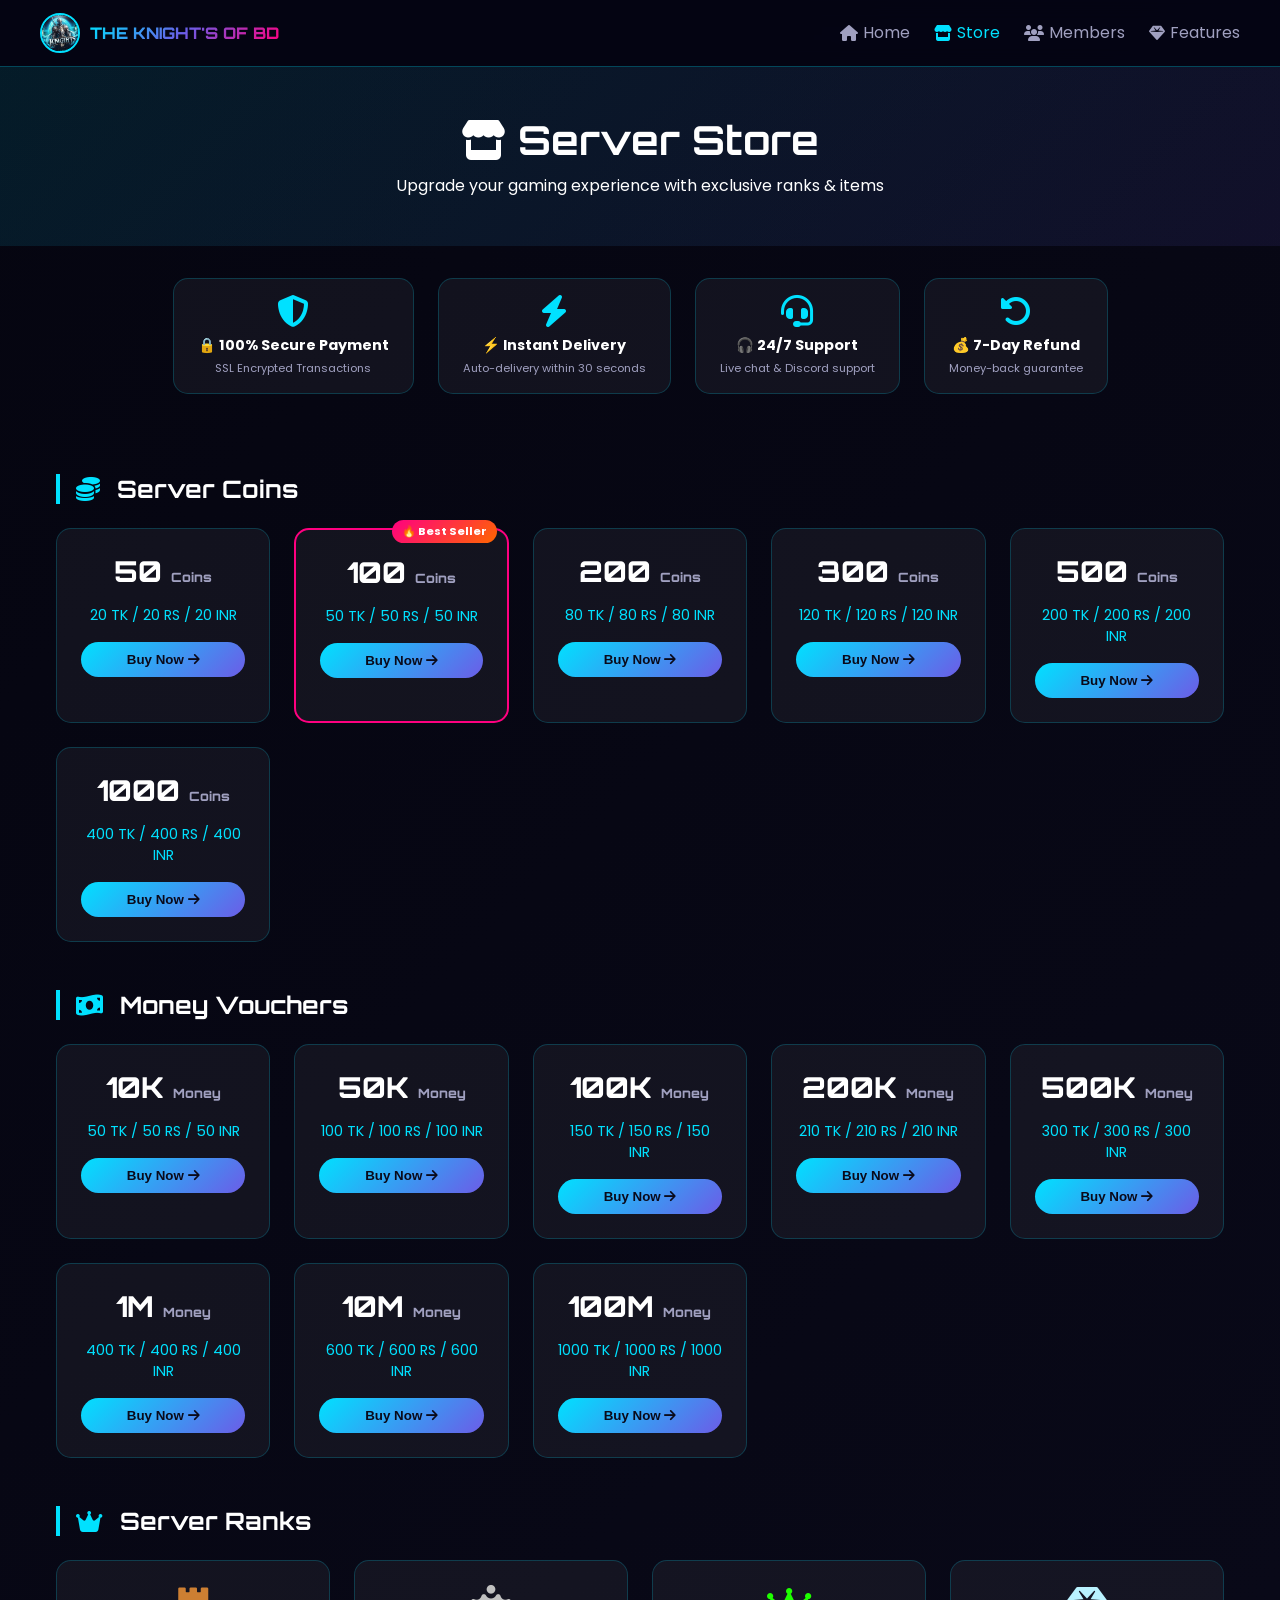
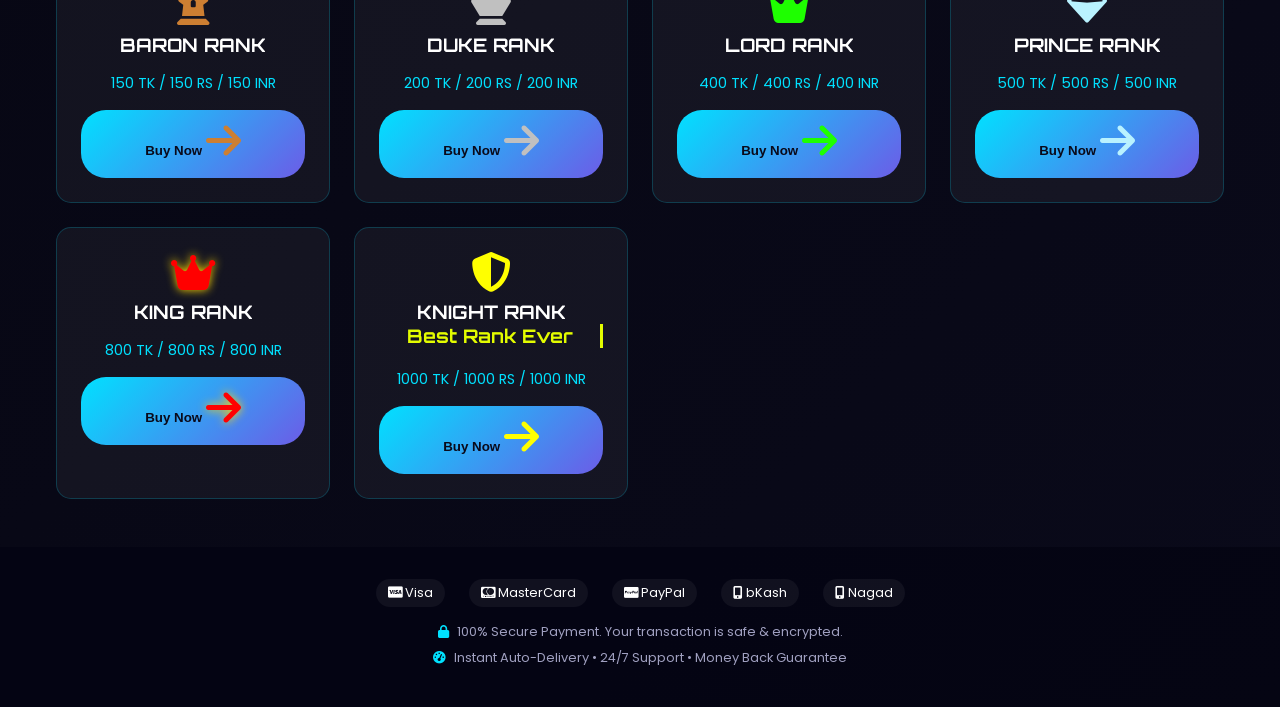
==== store/index.html @ fe4f77c8 "Add files via upload" ====
<!DOCTYPE html>
<html lang="en">
<head>
    <meta charset="UTF-8">
    <meta name="viewport" content="width=device-width, initial-scale=1.0, viewport-fit=cover">
    <meta name="description" content="The Knight's OF BD - Server Store">
    <meta name="theme-color" content="#0a0a1a">
    <title>The Knight's OF BD | Store</title>
    <link rel="icon" type="image/x-icon" href="../assets/KnightLOGO9.png">
    <link rel="stylesheet" href="https://cdnjs.cloudflare.com/ajax/libs/font-awesome/6.4.0/css/all.min.css">
    <link href="https://fonts.googleapis.com/css2?family=Orbitron:wght@400;500;600;700;800&family=Poppins:wght@300;400;500;600;700&display=swap" rel="stylesheet">
    <link rel="stylesheet" href="style.css">
</head>
<body>

    <!-- Navbar -->
    <nav class="store-navbar">
        <div class="nav-container">
            <div class="nav-logo">
                <a href="../index.html">
                    <img src="../assets/KnightLOGO11.png" alt="Logo">
                    <span>THE KNIGHT'S OF BD</span>
                </a>
            </div>
            <div class="nav-links">
                <a href="../index.html"><i class="fas fa-home"></i> Home</a>
                <a href="#" class="active"><i class="fas fa-store"></i> Store</a>
                <a href="../index.html#members"><i class="fas fa-users"></i> Members</a>
                <a href="../index.html#features"><i class="fas fa-gem"></i> Features</a>
            </div>
        </div>
    </nav>

    <!-- Store Header -->
    <header class="store-header">
        <h1><i class="fas fa-store"></i> Server Store</h1>
        <p>Upgrade your gaming experience with exclusive ranks & items</p>
    </header>

    <!-- Trust & Security Section -->
    <div class="trust-section">
        <div class="trust-card">
            <i class="fas fa-shield-alt"></i>
            <h4>🔒 100% Secure Payment</h4>
            <p>SSL Encrypted Transactions</p>
        </div>
        <div class="trust-card">
            <i class="fas fa-bolt"></i>
            <h4>⚡ Instant Delivery</h4>
            <p>Auto-delivery within 30 seconds</p>
        </div>
        <div class="trust-card">
            <i class="fas fa-headset"></i>
            <h4>🎧 24/7 Support</h4>
            <p>Live chat & Discord support</p>
        </div>
        <div class="trust-card">
            <i class="fas fa-undo-alt"></i>
            <h4>💰 7-Day Refund</h4>
            <p>Money-back guarantee</p>
        </div>
    </div>

    <!-- ========== COINS SECTION ========== -->
    <section class="store-category">
        <h2 class="category-title"><i class="fas fa-coins"></i> Server Coins</h2>
        <div class="store-grid">
            <div class="store-card">
                <div class="coin-amount">50 <span>Coins</span></div>
                <div class="price-tag">20 TK / 20 RS / 20 INR</div>
                <button class="buy-btn" data-item="50 Coins" data-price="20">Buy Now <i class="fas fa-arrow-right"></i></button>
            </div>
            <div class="store-card popular">
                <div class="popular-badge">🔥 Best Seller</div>
                <div class="coin-amount">100 <span>Coins</span></div>
                <div class="price-tag">50 TK / 50 RS / 50 INR</div>
                <button class="buy-btn" data-item="100 Coins" data-price="50">Buy Now <i class="fas fa-arrow-right"></i></button>
            </div>
            <div class="store-card">
                <div class="coin-amount">200 <span>Coins</span></div>
                <div class="price-tag">80 TK / 80 RS / 80 INR</div>
                <button class="buy-btn" data-item="200 Coins" data-price="80">Buy Now <i class="fas fa-arrow-right"></i></button>
            </div>
            <div class="store-card">
                <div class="coin-amount">300 <span>Coins</span></div>
                <div class="price-tag">120 TK / 120 RS / 120 INR</div>
                <button class="buy-btn" data-item="300 Coins" data-price="120">Buy Now <i class="fas fa-arrow-right"></i></button>
            </div>
            <div class="store-card">
                <div class="coin-amount">500 <span>Coins</span></div>
                <div class="price-tag">200 TK / 200 RS / 200 INR</div>
                <button class="buy-btn" data-item="500 Coins" data-price="200">Buy Now <i class="fas fa-arrow-right"></i></button>
            </div>
            <div class="store-card">
                <div class="coin-amount">1000 <span>Coins</span></div>
                <div class="price-tag">400 TK / 400 RS / 400 INR</div>
                <button class="buy-btn" data-item="1000 Coins" data-price="400">Buy Now <i class="fas fa-arrow-right"></i></button>
            </div>
        </div>
    </section>

    <!-- ========== MONEY VOUCHERS SECTION ========== -->
    <section class="store-category">
        <h2 class="category-title"><i class="fas fa-money-bill-wave"></i> Money Vouchers</h2>
        <div class="store-grid">
            <div class="store-card"><div class="voucher-amount">10K <span>Money</span></div><div class="price-tag">50 TK / 50 RS / 50 INR</div><button class="buy-btn" data-item="10K Money" data-price="50">Buy Now <i class="fas fa-arrow-right"></i></button></div>
            <div class="store-card"><div class="voucher-amount">50K <span>Money</span></div><div class="price-tag">100 TK / 100 RS / 100 INR</div><button class="buy-btn" data-item="50K Money" data-price="100">Buy Now <i class="fas fa-arrow-right"></i></button></div>
            <div class="store-card"><div class="voucher-amount">100K <span>Money</span></div><div class="price-tag">150 TK / 150 RS / 150 INR</div><button class="buy-btn" data-item="100K Money" data-price="150">Buy Now <i class="fas fa-arrow-right"></i></button></div>
            <div class="store-card"><div class="voucher-amount">200K <span>Money</span></div><div class="price-tag">210 TK / 210 RS / 210 INR</div><button class="buy-btn" data-item="200K Money" data-price="210">Buy Now <i class="fas fa-arrow-right"></i></button></div>
            <div class="store-card"><div class="voucher-amount">500K <span>Money</span></div><div class="price-tag">300 TK / 300 RS / 300 INR</div><button class="buy-btn" data-item="500K Money" data-price="300">Buy Now <i class="fas fa-arrow-right"></i></button></div>
            <div class="store-card"><div class="voucher-amount">1M <span>Money</span></div><div class="price-tag">400 TK / 400 RS / 400 INR</div><button class="buy-btn" data-item="1M Money" data-price="400">Buy Now <i class="fas fa-arrow-right"></i></button></div>
            <div class="store-card"><div class="voucher-amount">10M <span>Money</span></div><div class="price-tag">600 TK / 600 RS / 600 INR</div><button class="buy-btn" data-item="10M Money" data-price="600">Buy Now <i class="fas fa-arrow-right"></i></button></div>
            <div class="store-card"><div class="voucher-amount">100M <span>Money</span></div><div class="price-tag">1000 TK / 1000 RS / 1000 INR</div><button class="buy-btn" data-item="100M Money" data-price="1000">Buy Now <i class="fas fa-arrow-right"></i></button></div>
        </div>
    </section>

    <!-- ========== RANKS SECTION ========== -->
    <section class="store-category">
        <h2 class="category-title"><i class="fas fa-crown"></i> Server Ranks</h2>
        <div class="store-grid ranks-grid">
            <div class="rank-card rank-baron"><i class="fas fa-chess-rook"></i><h3>BARON RANK</h3><div class="price-tag">150 TK / 150 RS / 150 INR</div><button class="buy-btn" data-item="Baron Rank" data-price="150">Buy Now <i class="fas fa-arrow-right"></i></button></div>
            <div class="rank-card rank-duke"><i class="fas fa-chess-queen"></i><h3>DUKE RANK</h3><div class="price-tag">200 TK / 200 RS / 200 INR</div><button class="buy-btn" data-item="Duke Rank" data-price="200">Buy Now <i class="fas fa-arrow-right"></i></button></div>
            <div class="rank-card rank-lord"><i class="fas fa-crown"></i><h3>LORD RANK</h3><div class="price-tag">400 TK / 400 RS / 400 INR</div><button class="buy-btn" data-item="Lord Rank" data-price="400">Buy Now <i class="fas fa-arrow-right"></i></button></div>
            <div class="rank-card rank-prince"><i class="fas fa-gem"></i><h3>PRINCE RANK</h3><div class="price-tag">500 TK / 500 RS / 500 INR</div><button class="buy-btn" data-item="Prince Rank" data-price="500">Buy Now <i class="fas fa-arrow-right"></i></button></div>
            <div class="rank-card rank-king"><i class="fas fa-crown"></i><h3>KING RANK</h3><div class="price-tag">800 TK / 800 RS / 800 INR</div><button class="buy-btn" data-item="King Rank" data-price="800">Buy Now <i class="fas fa-arrow-right"></i></button></div>
            <div class="rank-card rank-knight"><i class="fas fa-shield-alt"></i><h3>KNIGHT RANK <p>Best Rank Ever</p> </h3><div class="price-tag">1000 TK / 1000 RS / 1000 INR</div><button class="buy-btn" data-item="Knight Rank" data-price="1000">Buy Now <i class="fas fa-arrow-right"></i></button></div>
        </div>
    </section>

    <!-- Secure Payment Footer -->
    <div class="payment-footer">
        <div class="payment-methods">
            <span><i class="fab fa-cc-visa"></i> Visa</span>
            <span><i class="fab fa-cc-mastercard"></i> MasterCard</span>
            <span><i class="fab fa-cc-paypal"></i> PayPal</span>
            <span><i class="fas fa-mobile-alt"></i> bKash</span>
            <span><i class="fas fa-mobile-alt"></i> Nagad</span>
        </div>
        <p class="secure-text"><i class="fas fa-lock"></i> 100% Secure Payment. Your transaction is safe & encrypted.</p>
        <p class="delivery-text"><i class="fas fa-tachometer-alt"></i> Instant Auto-Delivery • 24/7 Support • Money Back Guarantee</p>
    </div>

    <!-- Purchase Modal -->
    <div class="modal" id="purchaseModal">
        <div class="modal-content">
            <span class="close-modal">&times;</span>
            <h2><i class="fas fa-shopping-cart"></i> Complete Purchase</h2>
            <div class="purchase-details">
                <p><strong>Item:</strong> <span id="modalItemName"></span></p>
                <p><strong>Price:</strong> <span id="modalItemPrice"></span> TK</p>
            </div>
            <div class="payment-options">
                <h3>Select Payment Method</h3>
                <button class="payment-option" data-method="bkash"><i class="fas fa-mobile-alt"></i> bKash</button>
                <button class="payment-option" data-method="nagad"><i class="fas fa-mobile-alt"></i> Nagad</button>
                <button class="payment-option" data-method="card"><i class="fab fa-cc-visa"></i> Credit/Debit Card</button>
                <button class="payment-option" data-method="paypal"><i class="fab fa-paypal"></i> PayPal</button>
            </div>
            <div id="paymentInstructions" class="payment-instructions"></div>
        </div>
    </div>

    <!-- Notification -->
    <div class="notification-toast" id="notificationToast"></div>

    <script src="script.js"></script>
</body>
</html>
---- store/style.css ----
* {
    margin: 0;
    padding: 0;
    box-sizing: border-box;
}

body {
    font-family: 'Poppins', sans-serif;
    background: linear-gradient(135deg, #050510, #0a0a1a);
    color: #fff;
    min-height: 100vh;
}

/* Navbar */
.store-navbar {
    background: rgba(5, 5, 20, 0.95);
    backdrop-filter: blur(10px);
    border-bottom: 1px solid rgba(0, 225, 255, 0.3);
    padding: 0.8rem 2rem;
    position: sticky;
    top: 0;
    z-index: 100;
}

.nav-container {
    max-width: 1200px;
    margin: 0 auto;
    display: flex;
    justify-content: space-between;
    align-items: center;
}

.nav-logo a {
    display: flex;
    align-items: center;
    gap: 10px;
    text-decoration: none;
}

.nav-logo img {
    width: 40px;
    height: 40px;
    border-radius: 50%;
    border: 2px solid #00e1ff;
}

.nav-logo span {
    font-family: 'Orbitron', sans-serif;
    font-weight: 800;
    background: linear-gradient(135deg, #00e1ff, #6c5ce7, #ff0080);
    -webkit-background-clip: text;
    background-clip: text;
    color: transparent;
}

.nav-links {
    display: flex;
    gap: 1.5rem;
}

.nav-links a {
    color: #a0a0c0;
    text-decoration: none;
    transition: 0.3s;
    display: flex;
    align-items: center;
    gap: 5px;
}

.nav-links a:hover, .nav-links a.active {
    color: #00e1ff;
}

/* Store Header */
.store-header {
    text-align: center;
    padding: 3rem 1rem;
    background: linear-gradient(135deg, rgba(0, 225, 255, 0.1), rgba(108, 92, 231, 0.1));
}

.store-header h1 {
    font-family: 'Orbitron', sans-serif;
    font-size: 2.5rem;
    margin-bottom: 0.5rem;
}

/* Trust Section */
.trust-section {
    display: flex;
    justify-content: center;
    gap: 1.5rem;
    padding: 2rem;
    flex-wrap: wrap;
    max-width: 1200px;
    margin: 0 auto;
}

.trust-card {
    background: rgba(255, 255, 255, 0.05);
    border: 1px solid rgba(0, 225, 255, 0.2);
    border-radius: 15px;
    padding: 1rem 1.5rem;
    text-align: center;
    min-width: 180px;
    transition: 0.3s;
}

.trust-card:hover {
    transform: translateY(-5px);
    border-color: #00e1ff;
}

.trust-card i {
    font-size: 2rem;
    color: #00e1ff;
    margin-bottom: 0.5rem;
}

.trust-card h4 {
    font-size: 0.9rem;
    margin-bottom: 0.3rem;
}

.trust-card p {
    font-size: 0.7rem;
    color: #a0a0c0;
}

/* Store Categories */
.store-category {
    max-width: 1200px;
    margin: 3rem auto;
    padding: 0 1rem;
}

.category-title {
    font-family: 'Orbitron', sans-serif;
    font-size: 1.5rem;
    margin-bottom: 1.5rem;
    border-left: 4px solid #00e1ff;
    padding-left: 1rem;
}

.category-title i {
    color: #00e1ff;
    margin-right: 10px;
}

/* Store Grid */
.store-grid {
    display: grid;
    grid-template-columns: repeat(auto-fit, minmax(200px, 1fr));
    gap: 1.5rem;
}

.store-card {
    background: rgba(255, 255, 255, 0.05);
    border: 1px solid rgba(0, 225, 255, 0.2);
    border-radius: 15px;
    padding: 1.5rem;
    text-align: center;
    transition: 0.3s;
    position: relative;
}

.store-card:hover {
    transform: translateY(-5px);
    border-color: #00e1ff;
    box-shadow: 0 10px 30px rgba(0, 225, 255, 0.1);
}

.store-card.popular {
    border: 2px solid #ff0080;
}

.popular-badge {
    position: absolute;
    top: -10px;
    right: 10px;
    background: linear-gradient(135deg, #ff0080, #ff6600);
    padding: 3px 10px;
    border-radius: 20px;
    font-size: 0.7rem;
    font-weight: bold;
}

.coin-amount, .voucher-amount {
    font-size: 1.8rem;
    font-weight: 800;
    font-family: 'Orbitron', sans-serif;
}

.coin-amount span, .voucher-amount span {
    font-size: 0.8rem;
    color: #a0a0c0;
}

.price-tag {
    margin: 1rem 0;
    font-size: 0.9rem;
    color: #00e1ff;
}

.price-row {
    display: flex;
    justify-content: center;
    gap: 10px;
    margin: 1rem 0;
}

.price {
    background: rgba(0, 225, 255, 0.1);
    padding: 3px 8px;
    border-radius: 8px;
    font-size: 0.8rem;
}

.buy-btn {
    background: linear-gradient(135deg, #00e1ff, #6c5ce7);
    border: none;
    padding: 10px 20px;
    border-radius: 25px;
    color: #0a0a1a;
    font-weight: bold;
    cursor: pointer;
    transition: 0.3s;
    width: 100%;
}

.buy-btn:hover {
    transform: scale(1.02);
    box-shadow: 0 5px 15px rgba(0, 225, 255, 0.3);
}

/* Ranks Grid */
.ranks-grid {
    grid-template-columns: repeat(auto-fit, minmax(250px, 1fr));
}

.rank-card {
    background: rgba(255, 255, 255, 0.05);
    border-radius: 15px;
    padding: 1.5rem;
    text-align: center;
    transition: 0.3s;
    border: 1px solid rgba(0, 225, 255, 0.2);
}

.rank-card:hover {
    transform: translateY(-5px);
    border-color: #00e1ff;
}

.rank-card i {
    font-size: 2.5rem;
    margin-bottom: 0.5rem;
}

.rank-card h3 {
    font-family: 'Orbitron', sans-serif;
    margin-bottom: 0.5rem;
}

.rank-baron i { color: #cd7f32; }
.rank-duke i { color: #c0c0c0; }
.rank-lord i { color: #1eff00; }
.rank-prince i { color: #b9f2ff; }
.rank-king i { color: #ff0000; text-shadow: 0 0 10px gold; }
.rank-knight i { color: #ffff00; }

.rank-knight:hover{
    color: #fbff00;
    border-color: #d0ff00;
    border-radius: 40px;
    border: 5px solid;
}

.rank-card.rank-knight:hover{
    scale: 1.1;
    transform: translateX(20px);
}

.payment-footer {
    background: rgba(5, 5, 20, 0.95);
    padding: 2rem;
    text-align: center;
    margin-top: 3rem;
}

.payment-methods {
    display: flex;
    justify-content: center;
    gap: 1.5rem;
    flex-wrap: wrap;
    margin-bottom: 1rem;
}

.payment-methods span {
    background: rgba(255, 255, 255, 0.05);
    padding: 5px 12px;
    border-radius: 20px;
    font-size: 0.8rem;
}

.secure-text, .delivery-text {
    font-size: 0.8rem;
    color: #a0a0c0;
    margin: 0.5rem 0;
}

.secure-text i, .delivery-text i {
    color: #00e1ff;
    margin-right: 5px;
}

/* Modal */
.modal {
    display: none;
    position: fixed;
    top: 0;
    left: 0;
    width: 100%;
    height: 100%;
    background: rgba(0, 0, 0, 0.9);
    z-index: 1000;
    justify-content: center;
    align-items: center;
}

.modal-content {
    background: linear-gradient(135deg, #0a0a1a, #050510);
    border: 1px solid #00e1ff;
    border-radius: 20px;
    padding: 2rem;
    max-width: 400px;
    width: 90%;
}

.close-modal {
    float: right;
    font-size: 1.5rem;
    cursor: pointer;
    color: #a0a0c0;
}

.close-modal:hover {
    color: #ff0080;
}

.payment-options {
    margin: 1.5rem 0;
}

.payment-option {
    display: block;
    width: 100%;
    margin: 0.5rem 0;
    padding: 10px;
    background: rgba(255, 255, 255, 0.1);
    border: 1px solid rgba(0, 225, 255, 0.3);
    border-radius: 10px;
    color: white;
    cursor: pointer;
    transition: 0.3s;
}

.payment-option:hover {
    background: rgba(0, 225, 255, 0.2);
    border-color: #00e1ff;
}

.payment-instructions {
    background: rgba(0, 225, 255, 0.1);
    padding: 1rem;
    border-radius: 10px;
    font-size: 0.8rem;
}

/* Notification */
.notification-toast {
    position: fixed;
    bottom: 20px;
    right: 20px;
    background: linear-gradient(135deg, #00e1ff, #6c5ce7);
    padding: 12px 20px;
    border-radius: 10px;
    color: #0a0a1a;
    font-weight: bold;
    transform: translateX(400px);
    transition: 0.3s;
    z-index: 1001;
}

.notification-toast.show {
    transform: translateX(0);
}

/* Responsive */
@media (max-width: 768px) {
    .store-navbar {
        padding: 0.8rem 1rem;
    }
    
    .nav-links {
        gap: 0.8rem;
    }
    
    .nav-links a span {
        display: none;
    }
    
    .trust-section {
        gap: 0.8rem;
        padding: 1rem;
    }
    
    .trust-card {
        min-width: 140px;
        padding: 0.8rem;
    }
    
    .store-grid {
        grid-template-columns: repeat(auto-fit, minmax(160px, 1fr));
    }
    
    .store-header h1 {
        font-size: 1.8rem;
    }
}

@media (max-width: 480px) {
    .store-grid {
        grid-template-columns: repeat(2, 1fr);
    }
    
    .coin-amount, .voucher-amount {
        font-size: 1.2rem;
    }
}

.rank-card.rank-knight {
    position: relative;
    overflow: hidden;
}

.rank-card.rank-knight h3 {
    position: relative;
}

.rank-card.rank-knight h3 p {
    color: #e3fc00;
    font-family: 'Orbitron', monospace;
    font-weight: bold;
    display: inline-block;
    overflow: hidden;
    white-space: nowrap;
    border-right: 3px solid #e3fc00;
    animation: 
        typewriter 2s steps(30, end) forwards,
        blinkCursor 0.75s step-end infinite,
        rgbGlow 1.5s ease-in-out infinite alternate;
}

@keyframes typewriter {
    from {
        width: 0;
        opacity: 0;
    }
    to {
        width: 100%;
        opacity: 1;
    }
}

@keyframes blinkCursor {
    from, to {
        border-right-color: #e3fc00;
    }
    50% {
        border-right-color: transparent;
    }
}

@keyframes rgbGlow {
    0% {
        text-shadow: 0 0 5px #ff0000, 0 0 10px #ff0000;
        color: #ff0000;
    }
    25% {
        text-shadow: 0 0 5px #00ff00, 0 0 10px #00ff00;
        color: #00ff00;
    }
    50% {
        text-shadow: 0 0 5px #00e1ff, 0 0 10px #00e1ff;
        color: #00e1ff;
    }
    75% {
        text-shadow: 0 0 5px #ff00ff, 0 0 10px #ff00ff;
        color: #ff00ff;
    }
    100% {
        text-shadow: 0 0 5px #e3fc00, 0 0 10px #e3fc00;
        color: #e3fc00;
    }
}

.rank-card.rank-knight:hover h3 p {
    animation: 
        typewriter 1.9s steps(30, end) forwards,
        blinkCursor 1.2s step-end infinite,
        rgbGlow 1s ease-in-out infinite alternate;
}
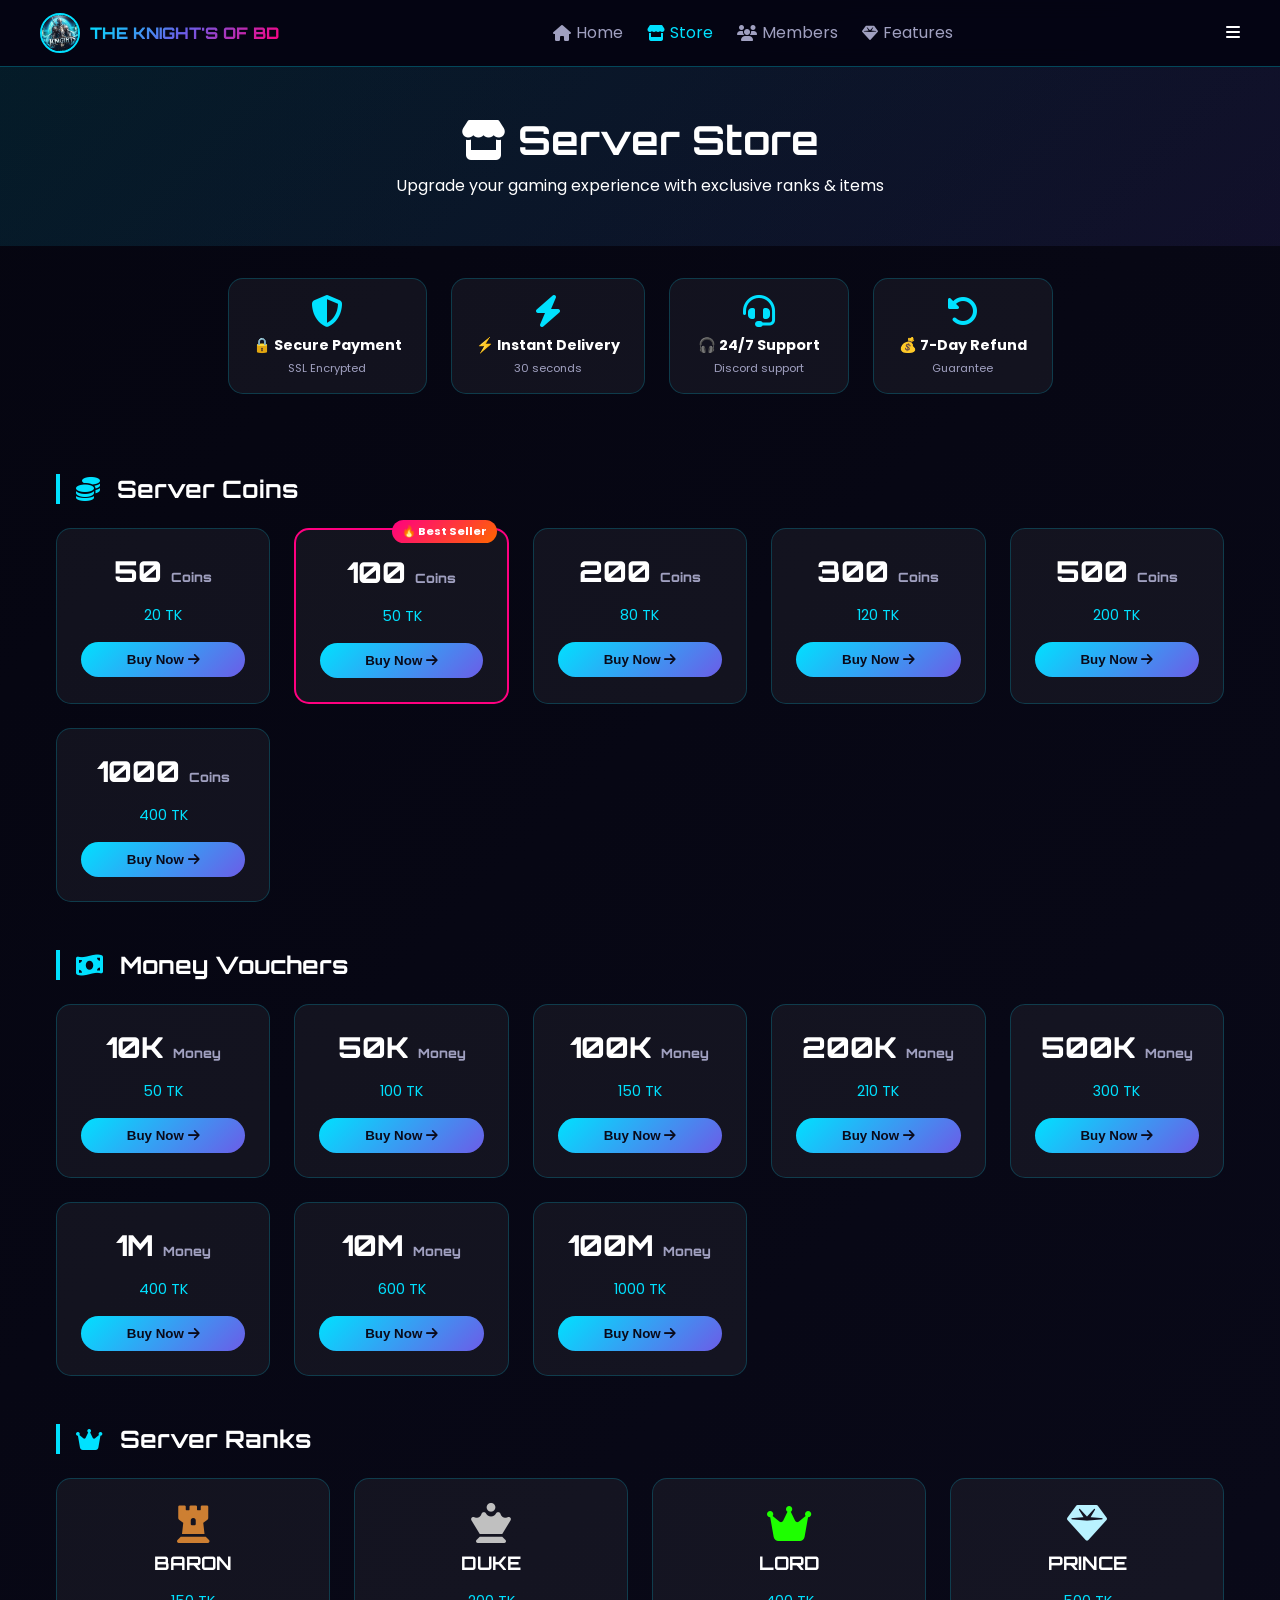
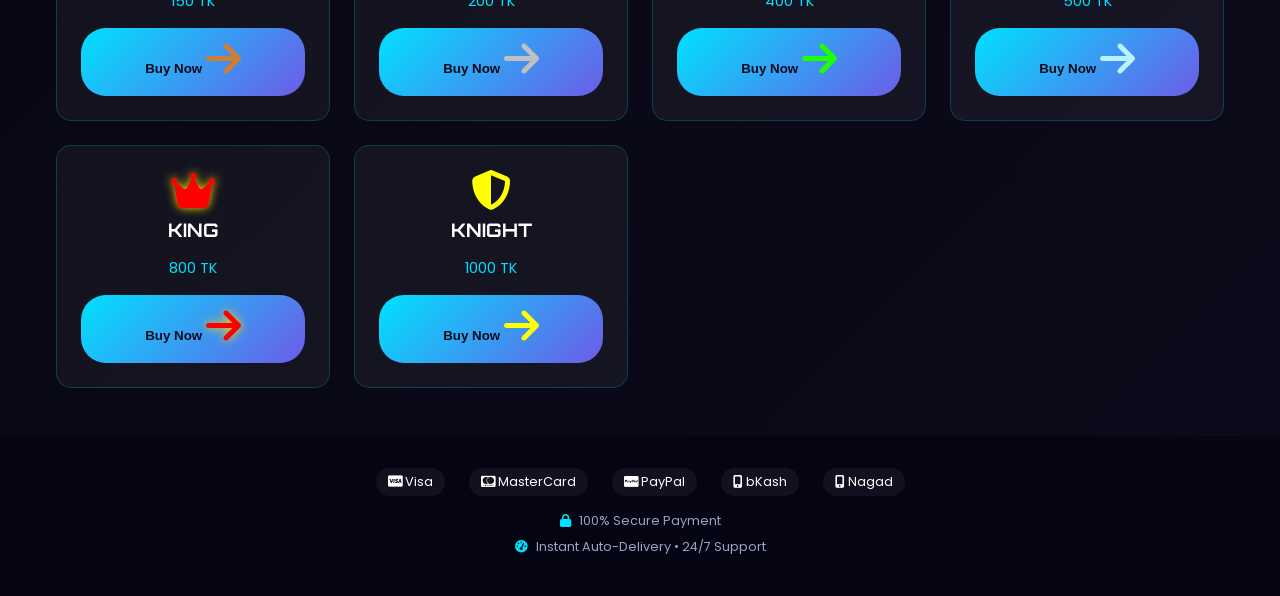
==== commit b56cd0e2: "Add files via upload" ====
--- a/store/index.html
+++ b/store/index.html
@@ -2,7 +2,7 @@
 <html lang="en">
 <head>
     <meta charset="UTF-8">
-    <meta name="viewport" content="width=device-width, initial-scale=1.0, viewport-fit=cover">
+    <meta name="viewport" content="width=device-width, initial-scale=1.0, viewport-fit=cover, user-scalable=yes">
     <meta name="description" content="The Knight's OF BD - Server Store">
     <meta name="theme-color" content="#0a0a1a">
     <title>The Knight's OF BD | Store</title>
@@ -23,10 +23,13 @@
                 </a>
             </div>
             <div class="nav-links">
-                <a href="../index.html"><i class="fas fa-home"></i> Home</a>
-                <a href="#" class="active"><i class="fas fa-store"></i> Store</a>
-                <a href="../index.html#members"><i class="fas fa-users"></i> Members</a>
-                <a href="../index.html#features"><i class="fas fa-gem"></i> Features</a>
+                <a href="../index.html"><i class="fas fa-home"></i> <span>Home</span></a>
+                <a href="#" class="active"><i class="fas fa-store"></i> <span>Store</span></a>
+                <a href="../index.html#members"><i class="fas fa-users"></i> <span>Members</span></a>
+                <a href="../index.html#features"><i class="fas fa-gem"></i> <span>Features</span></a>
+            </div>
+            <div class="mobile-menu-btn" id="mobileMenuBtn">
+                <i class="fas fa-bars"></i>
             </div>
         </div>
     </nav>
@@ -37,97 +40,56 @@
         <p>Upgrade your gaming experience with exclusive ranks & items</p>
     </header>
 
-    <!-- Trust & Security Section -->
+    <!-- Trust Section -->
     <div class="trust-section">
-        <div class="trust-card">
-            <i class="fas fa-shield-alt"></i>
-            <h4>🔒 100% Secure Payment</h4>
-            <p>SSL Encrypted Transactions</p>
-        </div>
-        <div class="trust-card">
-            <i class="fas fa-bolt"></i>
-            <h4>⚡ Instant Delivery</h4>
-            <p>Auto-delivery within 30 seconds</p>
-        </div>
-        <div class="trust-card">
-            <i class="fas fa-headset"></i>
-            <h4>🎧 24/7 Support</h4>
-            <p>Live chat & Discord support</p>
-        </div>
-        <div class="trust-card">
-            <i class="fas fa-undo-alt"></i>
-            <h4>💰 7-Day Refund</h4>
-            <p>Money-back guarantee</p>
-        </div>
+        <div class="trust-card"><i class="fas fa-shield-alt"></i><h4>🔒 Secure Payment</h4><p>SSL Encrypted</p></div>
+        <div class="trust-card"><i class="fas fa-bolt"></i><h4>⚡ Instant Delivery</h4><p>30 seconds</p></div>
+        <div class="trust-card"><i class="fas fa-headset"></i><h4>🎧 24/7 Support</h4><p>Discord support</p></div>
+        <div class="trust-card"><i class="fas fa-undo-alt"></i><h4>💰 7-Day Refund</h4><p>Guarantee</p></div>
     </div>
 
-    <!-- ========== COINS SECTION ========== -->
+    <!-- COINS SECTION -->
     <section class="store-category">
         <h2 class="category-title"><i class="fas fa-coins"></i> Server Coins</h2>
         <div class="store-grid">
-            <div class="store-card">
-                <div class="coin-amount">50 <span>Coins</span></div>
-                <div class="price-tag">20 TK / 20 RS / 20 INR</div>
-                <button class="buy-btn" data-item="50 Coins" data-price="20">Buy Now <i class="fas fa-arrow-right"></i></button>
-            </div>
-            <div class="store-card popular">
-                <div class="popular-badge">🔥 Best Seller</div>
-                <div class="coin-amount">100 <span>Coins</span></div>
-                <div class="price-tag">50 TK / 50 RS / 50 INR</div>
-                <button class="buy-btn" data-item="100 Coins" data-price="50">Buy Now <i class="fas fa-arrow-right"></i></button>
-            </div>
-            <div class="store-card">
-                <div class="coin-amount">200 <span>Coins</span></div>
-                <div class="price-tag">80 TK / 80 RS / 80 INR</div>
-                <button class="buy-btn" data-item="200 Coins" data-price="80">Buy Now <i class="fas fa-arrow-right"></i></button>
-            </div>
-            <div class="store-card">
-                <div class="coin-amount">300 <span>Coins</span></div>
-                <div class="price-tag">120 TK / 120 RS / 120 INR</div>
-                <button class="buy-btn" data-item="300 Coins" data-price="120">Buy Now <i class="fas fa-arrow-right"></i></button>
-            </div>
-            <div class="store-card">
-                <div class="coin-amount">500 <span>Coins</span></div>
-                <div class="price-tag">200 TK / 200 RS / 200 INR</div>
-                <button class="buy-btn" data-item="500 Coins" data-price="200">Buy Now <i class="fas fa-arrow-right"></i></button>
-            </div>
-            <div class="store-card">
-                <div class="coin-amount">1000 <span>Coins</span></div>
-                <div class="price-tag">400 TK / 400 RS / 400 INR</div>
-                <button class="buy-btn" data-item="1000 Coins" data-price="400">Buy Now <i class="fas fa-arrow-right"></i></button>
-            </div>
+            <div class="store-card"><div class="coin-amount">50 <span>Coins</span></div><div class="price-tag">20 TK</div><button class="buy-btn" data-item="50 Coins" data-price="20">Buy Now <i class="fas fa-arrow-right"></i></button></div>
+            <div class="store-card popular"><div class="popular-badge">🔥 Best Seller</div><div class="coin-amount">100 <span>Coins</span></div><div class="price-tag">50 TK</div><button class="buy-btn" data-item="100 Coins" data-price="50">Buy Now <i class="fas fa-arrow-right"></i></button></div>
+            <div class="store-card"><div class="coin-amount">200 <span>Coins</span></div><div class="price-tag">80 TK</div><button class="buy-btn" data-item="200 Coins" data-price="80">Buy Now <i class="fas fa-arrow-right"></i></button></div>
+            <div class="store-card"><div class="coin-amount">300 <span>Coins</span></div><div class="price-tag">120 TK</div><button class="buy-btn" data-item="300 Coins" data-price="120">Buy Now <i class="fas fa-arrow-right"></i></button></div>
+            <div class="store-card"><div class="coin-amount">500 <span>Coins</span></div><div class="price-tag">200 TK</div><button class="buy-btn" data-item="500 Coins" data-price="200">Buy Now <i class="fas fa-arrow-right"></i></button></div>
+            <div class="store-card"><div class="coin-amount">1000 <span>Coins</span></div><div class="price-tag">400 TK</div><button class="buy-btn" data-item="1000 Coins" data-price="400">Buy Now <i class="fas fa-arrow-right"></i></button></div>
         </div>
     </section>
 
-    <!-- ========== MONEY VOUCHERS SECTION ========== -->
+    <!-- MONEY VOUCHERS SECTION -->
     <section class="store-category">
         <h2 class="category-title"><i class="fas fa-money-bill-wave"></i> Money Vouchers</h2>
         <div class="store-grid">
-            <div class="store-card"><div class="voucher-amount">10K <span>Money</span></div><div class="price-tag">50 TK / 50 RS / 50 INR</div><button class="buy-btn" data-item="10K Money" data-price="50">Buy Now <i class="fas fa-arrow-right"></i></button></div>
-            <div class="store-card"><div class="voucher-amount">50K <span>Money</span></div><div class="price-tag">100 TK / 100 RS / 100 INR</div><button class="buy-btn" data-item="50K Money" data-price="100">Buy Now <i class="fas fa-arrow-right"></i></button></div>
-            <div class="store-card"><div class="voucher-amount">100K <span>Money</span></div><div class="price-tag">150 TK / 150 RS / 150 INR</div><button class="buy-btn" data-item="100K Money" data-price="150">Buy Now <i class="fas fa-arrow-right"></i></button></div>
-            <div class="store-card"><div class="voucher-amount">200K <span>Money</span></div><div class="price-tag">210 TK / 210 RS / 210 INR</div><button class="buy-btn" data-item="200K Money" data-price="210">Buy Now <i class="fas fa-arrow-right"></i></button></div>
-            <div class="store-card"><div class="voucher-amount">500K <span>Money</span></div><div class="price-tag">300 TK / 300 RS / 300 INR</div><button class="buy-btn" data-item="500K Money" data-price="300">Buy Now <i class="fas fa-arrow-right"></i></button></div>
-            <div class="store-card"><div class="voucher-amount">1M <span>Money</span></div><div class="price-tag">400 TK / 400 RS / 400 INR</div><button class="buy-btn" data-item="1M Money" data-price="400">Buy Now <i class="fas fa-arrow-right"></i></button></div>
-            <div class="store-card"><div class="voucher-amount">10M <span>Money</span></div><div class="price-tag">600 TK / 600 RS / 600 INR</div><button class="buy-btn" data-item="10M Money" data-price="600">Buy Now <i class="fas fa-arrow-right"></i></button></div>
-            <div class="store-card"><div class="voucher-amount">100M <span>Money</span></div><div class="price-tag">1000 TK / 1000 RS / 1000 INR</div><button class="buy-btn" data-item="100M Money" data-price="1000">Buy Now <i class="fas fa-arrow-right"></i></button></div>
+            <div class="store-card"><div class="voucher-amount">10K <span>Money</span></div><div class="price-tag">50 TK</div><button class="buy-btn" data-item="10K Money" data-price="50">Buy Now <i class="fas fa-arrow-right"></i></button></div>
+            <div class="store-card"><div class="voucher-amount">50K <span>Money</span></div><div class="price-tag">100 TK</div><button class="buy-btn" data-item="50K Money" data-price="100">Buy Now <i class="fas fa-arrow-right"></i></button></div>
+            <div class="store-card"><div class="voucher-amount">100K <span>Money</span></div><div class="price-tag">150 TK</div><button class="buy-btn" data-item="100K Money" data-price="150">Buy Now <i class="fas fa-arrow-right"></i></button></div>
+            <div class="store-card"><div class="voucher-amount">200K <span>Money</span></div><div class="price-tag">210 TK</div><button class="buy-btn" data-item="200K Money" data-price="210">Buy Now <i class="fas fa-arrow-right"></i></button></div>
+            <div class="store-card"><div class="voucher-amount">500K <span>Money</span></div><div class="price-tag">300 TK</div><button class="buy-btn" data-item="500K Money" data-price="300">Buy Now <i class="fas fa-arrow-right"></i></button></div>
+            <div class="store-card"><div class="voucher-amount">1M <span>Money</span></div><div class="price-tag">400 TK</div><button class="buy-btn" data-item="1M Money" data-price="400">Buy Now <i class="fas fa-arrow-right"></i></button></div>
+            <div class="store-card"><div class="voucher-amount">10M <span>Money</span></div><div class="price-tag">600 TK</div><button class="buy-btn" data-item="10M Money" data-price="600">Buy Now <i class="fas fa-arrow-right"></i></button></div>
+            <div class="store-card"><div class="voucher-amount">100M <span>Money</span></div><div class="price-tag">1000 TK</div><button class="buy-btn" data-item="100M Money" data-price="1000">Buy Now <i class="fas fa-arrow-right"></i></button></div>
         </div>
     </section>
 
-    <!-- ========== RANKS SECTION ========== -->
+    <!-- RANKS SECTION -->
     <section class="store-category">
         <h2 class="category-title"><i class="fas fa-crown"></i> Server Ranks</h2>
         <div class="store-grid ranks-grid">
-            <div class="rank-card rank-baron"><i class="fas fa-chess-rook"></i><h3>BARON RANK</h3><div class="price-tag">150 TK / 150 RS / 150 INR</div><button class="buy-btn" data-item="Baron Rank" data-price="150">Buy Now <i class="fas fa-arrow-right"></i></button></div>
-            <div class="rank-card rank-duke"><i class="fas fa-chess-queen"></i><h3>DUKE RANK</h3><div class="price-tag">200 TK / 200 RS / 200 INR</div><button class="buy-btn" data-item="Duke Rank" data-price="200">Buy Now <i class="fas fa-arrow-right"></i></button></div>
-            <div class="rank-card rank-lord"><i class="fas fa-crown"></i><h3>LORD RANK</h3><div class="price-tag">400 TK / 400 RS / 400 INR</div><button class="buy-btn" data-item="Lord Rank" data-price="400">Buy Now <i class="fas fa-arrow-right"></i></button></div>
-            <div class="rank-card rank-prince"><i class="fas fa-gem"></i><h3>PRINCE RANK</h3><div class="price-tag">500 TK / 500 RS / 500 INR</div><button class="buy-btn" data-item="Prince Rank" data-price="500">Buy Now <i class="fas fa-arrow-right"></i></button></div>
-            <div class="rank-card rank-king"><i class="fas fa-crown"></i><h3>KING RANK</h3><div class="price-tag">800 TK / 800 RS / 800 INR</div><button class="buy-btn" data-item="King Rank" data-price="800">Buy Now <i class="fas fa-arrow-right"></i></button></div>
-            <div class="rank-card rank-knight"><i class="fas fa-shield-alt"></i><h3>KNIGHT RANK <p>Best Rank Ever</p> </h3><div class="price-tag">1000 TK / 1000 RS / 1000 INR</div><button class="buy-btn" data-item="Knight Rank" data-price="1000">Buy Now <i class="fas fa-arrow-right"></i></button></div>
+            <div class="rank-card rank-baron"><i class="fas fa-chess-rook"></i><h3>BARON</h3><div class="price-tag">150 TK</div><button class="buy-btn" data-item="Baron Rank" data-price="150">Buy Now <i class="fas fa-arrow-right"></i></button></div>
+            <div class="rank-card rank-duke"><i class="fas fa-chess-queen"></i><h3>DUKE</h3><div class="price-tag">200 TK</div><button class="buy-btn" data-item="Duke Rank" data-price="200">Buy Now <i class="fas fa-arrow-right"></i></button></div>
+            <div class="rank-card rank-lord"><i class="fas fa-crown"></i><h3>LORD</h3><div class="price-tag">400 TK</div><button class="buy-btn" data-item="Lord Rank" data-price="400">Buy Now <i class="fas fa-arrow-right"></i></button></div>
+            <div class="rank-card rank-prince"><i class="fas fa-gem"></i><h3>PRINCE</h3><div class="price-tag">500 TK</div><button class="buy-btn" data-item="Prince Rank" data-price="500">Buy Now <i class="fas fa-arrow-right"></i></button></div>
+            <div class="rank-card rank-king"><i class="fas fa-crown"></i><h3>KING</h3><div class="price-tag">800 TK</div><button class="buy-btn" data-item="King Rank" data-price="800">Buy Now <i class="fas fa-arrow-right"></i></button></div>
+            <div class="rank-card rank-knight"><i class="fas fa-shield-alt"></i><h3>KNIGHT</h3><div class="price-tag">1000 TK</div><button class="buy-btn" data-item="Knight Rank" data-price="1000">Buy Now <i class="fas fa-arrow-right"></i></button></div>
         </div>
     </section>
 
-    <!-- Secure Payment Footer -->
+    <!-- Payment Footer -->
     <div class="payment-footer">
         <div class="payment-methods">
             <span><i class="fab fa-cc-visa"></i> Visa</span>
@@ -136,19 +98,20 @@
             <span><i class="fas fa-mobile-alt"></i> bKash</span>
             <span><i class="fas fa-mobile-alt"></i> Nagad</span>
         </div>
-        <p class="secure-text"><i class="fas fa-lock"></i> 100% Secure Payment. Your transaction is safe & encrypted.</p>
-        <p class="delivery-text"><i class="fas fa-tachometer-alt"></i> Instant Auto-Delivery • 24/7 Support • Money Back Guarantee</p>
+        <p class="secure-text"><i class="fas fa-lock"></i> 100% Secure Payment</p>
+        <p class="delivery-text"><i class="fas fa-tachometer-alt"></i> Instant Auto-Delivery • 24/7 Support</p>
     </div>
 
-    <!-- Purchase Modal -->
+    <!-- Purchase Modal - WITH SCROLLING -->
     <div class="modal" id="purchaseModal">
-        <div class="modal-content">
+        <div class="modal-content modal-scrollable">
             <span class="close-modal">&times;</span>
             <h2><i class="fas fa-shopping-cart"></i> Complete Purchase</h2>
             <div class="purchase-details">
                 <p><strong>Item:</strong> <span id="modalItemName"></span></p>
                 <p><strong>Price:</strong> <span id="modalItemPrice"></span> TK</p>
             </div>
+            
             <div class="payment-options">
                 <h3>Select Payment Method</h3>
                 <button class="payment-option" data-method="bkash"><i class="fas fa-mobile-alt"></i> bKash</button>
@@ -156,11 +119,38 @@
                 <button class="payment-option" data-method="card"><i class="fab fa-cc-visa"></i> Credit/Debit Card</button>
                 <button class="payment-option" data-method="paypal"><i class="fab fa-paypal"></i> PayPal</button>
             </div>
+            
             <div id="paymentInstructions" class="payment-instructions"></div>
+            <div class="order-summary" id="orderSummary" style="display:none;">
+                <hr>
+                <p>Order ID: <strong id="orderId"></strong></p>
+                <button id="discordSupportBtn" class="discord-support-btn"><i class="fab fa-discord"></i> Need Help? Join Discord</button>
+                <button id="confirmPaymentBtn" class="confirm-payment-btn">✅ I have completed the payment</button>
+            </div>
         </div>
     </div>
 
-    <!-- Notification -->
+    <!-- Confirmation Modal -->
+    <div class="modal" id="confirmationModal">
+        <div class="modal-content confirmation-content">
+            <span class="close-modal" id="closeConfirmationModal">&times;</span>
+            <div class="confirmation-icon"><i class="fas fa-check-circle"></i></div>
+            <h2>Payment Request Sent!</h2>
+            <div class="confirmation-details">
+                <p><strong>Order ID:</strong> <span id="confirmOrderId"></span></p>
+                <p><strong>Item:</strong> <span id="confirmItem"></span></p>
+                <p><strong>Amount:</strong> <span id="confirmAmount"></span> TK</p>
+            </div>
+            <div class="discord-link-box">
+                <a href="https://discord.gg/X5DBbe3r9p" target="_blank" class="discord-invite-link">
+                    <i class="fab fa-discord"></i> Send Transaction ID on Discord
+                </a>
+            </div>
+            <button class="close-confirm-btn" id="closeConfirmBtn">OK, Got it!</button>
+        </div>
+    </div>
+
+    <!-- Notification Toast -->
     <div class="notification-toast" id="notificationToast"></div>
 
     <script src="script.js"></script>
--- a/store/style.css
+++ b/store/style.css
@@ -341,10 +341,13 @@
     font-size: 1.5rem;
     cursor: pointer;
     color: #a0a0c0;
+    transition: 0.3s all ease-in-out;
 }
 
 .close-modal:hover {
     color: #ff0080;
+    transform: rotate(360deg);
+    scale: 1.8;
 }
 
 .payment-options {
@@ -509,4 +512,498 @@
         typewriter 1.9s steps(30, end) forwards,
         blinkCursor 1.2s step-end infinite,
         rgbGlow 1s ease-in-out infinite alternate;
+}
+
+/* Payment Instruction Card */
+.payment-instruction-card {
+    background: rgba(0, 225, 255, 0.05);
+    border-radius: 15px;
+    padding: 1rem;
+    margin: 1rem 0;
+}
+
+.merchant-info {
+    background: rgba(0, 0, 0, 0.3);
+    padding: 0.8rem;
+    border-radius: 10px;
+    margin-bottom: 1rem;
+}
+
+.merchant-info p {
+    margin: 5px 0;
+}
+
+.highlight {
+    color: #00e1ff;
+    font-weight: bold;
+    font-family: monospace;
+    font-size: 1rem;
+}
+
+.steps {
+    margin: 1rem 0;
+}
+
+.steps p {
+    margin: 8px 0;
+    font-size: 0.85rem;
+}
+
+.warning {
+    background: rgba(255, 0, 128, 0.1);
+    border-left: 3px solid #ff0080;
+    padding: 0.8rem;
+    border-radius: 8px;
+    font-size: 0.8rem;
+    margin-top: 1rem;
+}
+
+.warning i {
+    color: #ff0080;
+    margin-right: 8px;
+}
+
+.order-summary {
+    margin-top: 1rem;
+    padding: 1rem;
+    background: rgba(0, 225, 255, 0.1);
+    border-radius: 10px;
+}
+
+.order-summary hr {
+    border-color: rgba(0, 225, 255, 0.3);
+    margin: 0.8rem 0;
+}
+
+.confirm-payment-btn {
+    background: linear-gradient(135deg, #00ff88, #00a884);
+    border: none;
+    padding: 10px;
+    border-radius: 25px;
+    color: #0a0a1a;
+    font-weight: bold;
+    cursor: pointer;
+    width: 100%;
+    margin-top: 0.8rem;
+    transition: 0.3s;
+}
+
+.confirm-payment-btn:hover {
+    transform: scale(1.02);
+    box-shadow: 0 5px 15px rgba(0, 255, 136, 0.3);
+}
+
+.confirmation-content {
+    text-align: center;
+    max-width: 400px;
+}
+
+.confirmation-icon i {
+    font-size: 4rem;
+    color: #00ff88;
+    margin-bottom: 1rem;
+}
+
+.confirmation-details {
+    background: rgba(0, 225, 255, 0.1);
+    border-radius: 10px;
+    padding: 1rem;
+    margin: 1rem 0;
+    text-align: left;
+}
+
+.confirmation-details p {
+    margin: 5px 0;
+}
+
+.discord-info {
+    background: linear-gradient(135deg, #5865F2, #404EED);
+    padding: 0.8rem;
+    border-radius: 10px;
+    margin: 1rem 0;
+    font-size: 0.85rem;
+}
+
+.discord-info i {
+    margin-right: 8px;
+}
+
+.close-confirm-btn {
+    background: linear-gradient(135deg, #00e1ff, #6c5ce7);
+    border: none;
+    padding: 10px 20px;
+    border-radius: 25px;
+    color: #0a0a1a;
+    font-weight: bold;
+    cursor: pointer;
+    width: 100%;
+}
+
+.notification-toast.success {
+    background: linear-gradient(135deg, #00ff88, #00a884);
+}
+
+.notification-toast.error {
+    background: linear-gradient(135deg, #ff4444, #cc0000);
+}
+
+.notification-toast.info {
+    background: linear-gradient(135deg, #00e1ff, #6c5ce7);
+}
+
+/* Discord Section - Payment Instructions এর ভিতরে */
+.discord-section {
+    margin-top: 1rem;
+    padding: 0.8rem;
+    background: linear-gradient(135deg, #5865F2, #404EED);
+    border-radius: 12px;
+    text-align: center;
+}
+
+.discord-link-box {
+    display: flex;
+    align-items: center;
+    justify-content: center;
+    gap: 8px;
+    flex-wrap: wrap;
+}
+
+.discord-link-box i {
+    font-size: 1.3rem;
+    color: white;
+}
+
+.discord-link-box span {
+    font-size: 0.75rem;
+    color: rgba(255, 255, 255, 0.9);
+}
+
+.discord-invite-link {
+    color: #fff;
+    text-decoration: none;
+    font-weight: bold;
+    font-size: 0.75rem;
+    background: rgba(0, 0, 0, 0.3);
+    padding: 4px 10px;
+    border-radius: 20px;
+    transition: 0.3s;
+}
+
+.discord-invite-link:hover {
+    background: rgba(0, 0, 0, 0.5);
+    text-decoration: underline;
+}
+
+/* ======================================== */
+/* SCROLLABLE MODAL & COMPACT DESIGN FIXES  */
+/* ======================================== */
+
+/* Make modal scrollable - prevents overflow on small screens */
+.modal-content {
+    max-height: 85vh;
+    overflow-y: auto;
+    padding: 1.5rem;
+}
+
+/* Custom scrollbar for modal (matches your cyan theme) */
+.modal-content::-webkit-scrollbar {
+    width: 5px;
+}
+
+.modal-content::-webkit-scrollbar-track {
+    background: rgba(0, 225, 255, 0.1);
+    border-radius: 10px;
+}
+
+.modal-content::-webkit-scrollbar-thumb {
+    background: #00e1ff;
+    border-radius: 10px;
+}
+
+.modal-content::-webkit-scrollbar-thumb:hover {
+    background: #ff0080;
+}
+
+/* Compact payment instructions scroll */
+.payment-instructions {
+    max-height: 350px;
+    overflow-y: auto;
+    padding: 0.8rem;
+}
+
+/* Custom scrollbar for payment instructions */
+.payment-instructions::-webkit-scrollbar {
+    width: 4px;
+}
+
+.payment-instructions::-webkit-scrollbar-track {
+    background: rgba(0, 225, 255, 0.1);
+    border-radius: 10px;
+}
+
+.payment-instructions::-webkit-scrollbar-thumb {
+    background: #6c5ce7;
+    border-radius: 10px;
+}
+
+/* Discord Support Button - matches your design */
+.discord-support-btn {
+    background: linear-gradient(135deg, #5865F2, #404EED);
+    border: none;
+    padding: 10px;
+    border-radius: 25px;
+    color: white;
+    font-weight: bold;
+    cursor: pointer;
+    width: 100%;
+    margin-top: 0.8rem;
+    margin-bottom: 0.8rem;
+    transition: 0.3s;
+    display: flex;
+    align-items: center;
+    justify-content: center;
+    gap: 10px;
+}
+
+.discord-support-btn:hover {
+    transform: scale(1.02);
+    box-shadow: 0 5px 15px rgba(88, 101, 242, 0.4);
+}
+
+.discord-support-btn i {
+    font-size: 1.2rem;
+}
+
+/* Compact form elements inside modal */
+.purchase-details {
+    margin-bottom: 0.8rem;
+}
+
+.purchase-details p {
+    font-size: 0.9rem;
+}
+
+.payment-options h3 {
+    font-size: 1rem;
+    margin-bottom: 0.5rem;
+}
+
+.payment-option {
+    padding: 8px;
+    margin: 0.4rem 0;
+    font-size: 0.85rem;
+}
+
+/* Compact instruction card (for bKash/Nagad instructions) */
+.payment-instruction-card {
+    padding: 0.6rem;
+    margin: 0.5rem 0;
+}
+
+.payment-instruction-card h4 {
+    font-size: 0.85rem;
+    margin-bottom: 0.5rem;
+}
+
+.merchant-info {
+    padding: 0.5rem;
+    margin-bottom: 0.5rem;
+}
+
+.merchant-info p {
+    margin: 3px 0;
+    font-size: 0.75rem;
+}
+
+.highlight {
+    font-size: 0.7rem;
+}
+
+.steps {
+    margin: 0.5rem 0;
+}
+
+.steps p {
+    margin: 4px 0;
+    font-size: 0.7rem;
+}
+
+/* Compact warning box */
+.warning {
+    padding: 0.5rem;
+    font-size: 0.7rem;
+    margin-top: 0.5rem;
+}
+
+/* Order summary compact */
+.order-summary {
+    padding: 0.6rem;
+    margin-top: 0.5rem;
+}
+
+.order-summary p {
+    font-size: 0.8rem;
+}
+
+.order-summary hr {
+    margin: 0.5rem 0;
+}
+
+.confirm-payment-btn {
+    padding: 8px;
+    font-size: 0.8rem;
+    margin-top: 0.5rem;
+}
+
+/* Confirmation modal compact */
+.confirmation-content {
+    max-width: 350px;
+    padding: 1.2rem;
+}
+
+.confirmation-icon i {
+    font-size: 2.5rem;
+    margin-bottom: 0.5rem;
+}
+
+.confirmation-details {
+    padding: 0.6rem;
+    margin: 0.8rem 0;
+}
+
+.confirmation-details p {
+    font-size: 0.8rem;
+    margin: 3px 0;
+}
+
+.discord-link-box {
+    padding: 8px;
+    margin: 10px 0;
+}
+
+.discord-link-box a {
+    font-size: 0.75rem;
+}
+
+.close-confirm-btn {
+    padding: 8px;
+    font-size: 0.8rem;
+}
+
+/* Make trust section slightly more compact on mobile */
+@media (max-width: 768px) {
+    .trust-card {
+        min-width: 130px;
+        padding: 0.6rem;
+    }
+    
+    .trust-card i {
+        font-size: 1.5rem;
+    }
+    
+    .trust-card h4 {
+        font-size: 0.7rem;
+    }
+    
+    .trust-card p {
+        font-size: 0.55rem;
+    }
+    
+    /* Smaller store cards on mobile */
+    .store-card {
+        padding: 0.8rem;
+    }
+    
+    .coin-amount, .voucher-amount {
+        font-size: 1.2rem;
+    }
+    
+    .price-tag {
+        font-size: 0.7rem;
+        margin: 0.5rem 0;
+    }
+    
+    .buy-btn {
+        padding: 6px 10px;
+        font-size: 0.7rem;
+    }
+    
+    /* Smaller rank cards */
+    .rank-card {
+        padding: 0.8rem;
+    }
+    
+    .rank-card i {
+        font-size: 1.8rem;
+    }
+    
+    .rank-card h3 {
+        font-size: 0.8rem;
+    }
+    
+    /* Smaller header */
+    .store-header {
+        padding: 1.5rem 1rem;
+    }
+    
+    .store-header h1 {
+        font-size: 1.5rem;
+    }
+    
+    .store-header p {
+        font-size: 0.8rem;
+    }
+    
+    /* Smaller category title */
+    .category-title {
+        font-size: 1.2rem;
+        margin-bottom: 1rem;
+    }
+    
+    /* Compact payment footer */
+    .payment-footer {
+        padding: 1rem;
+        margin-top: 1.5rem;
+    }
+    
+    .payment-methods {
+        gap: 0.8rem;
+    }
+    
+    .payment-methods span {
+        padding: 3px 8px;
+        font-size: 0.65rem;
+    }
+    
+    .secure-text, .delivery-text {
+        font-size: 0.6rem;
+    }
+}
+
+/* Extra small devices (480px and below) */
+@media (max-width: 480px) {
+    .modal-content {
+        padding: 1rem;
+        max-width: 95%;
+    }
+    
+    .payment-option {
+        padding: 6px;
+        font-size: 0.75rem;
+    }
+    
+    .discord-support-btn {
+        padding: 6px;
+        font-size: 0.7rem;
+    }
+    
+    .confirm-payment-btn {
+        padding: 6px;
+        font-size: 0.7rem;
+    }
+    
+    .close-confirm-btn {
+        padding: 6px;
+        font-size: 0.7rem;
+    }
 }
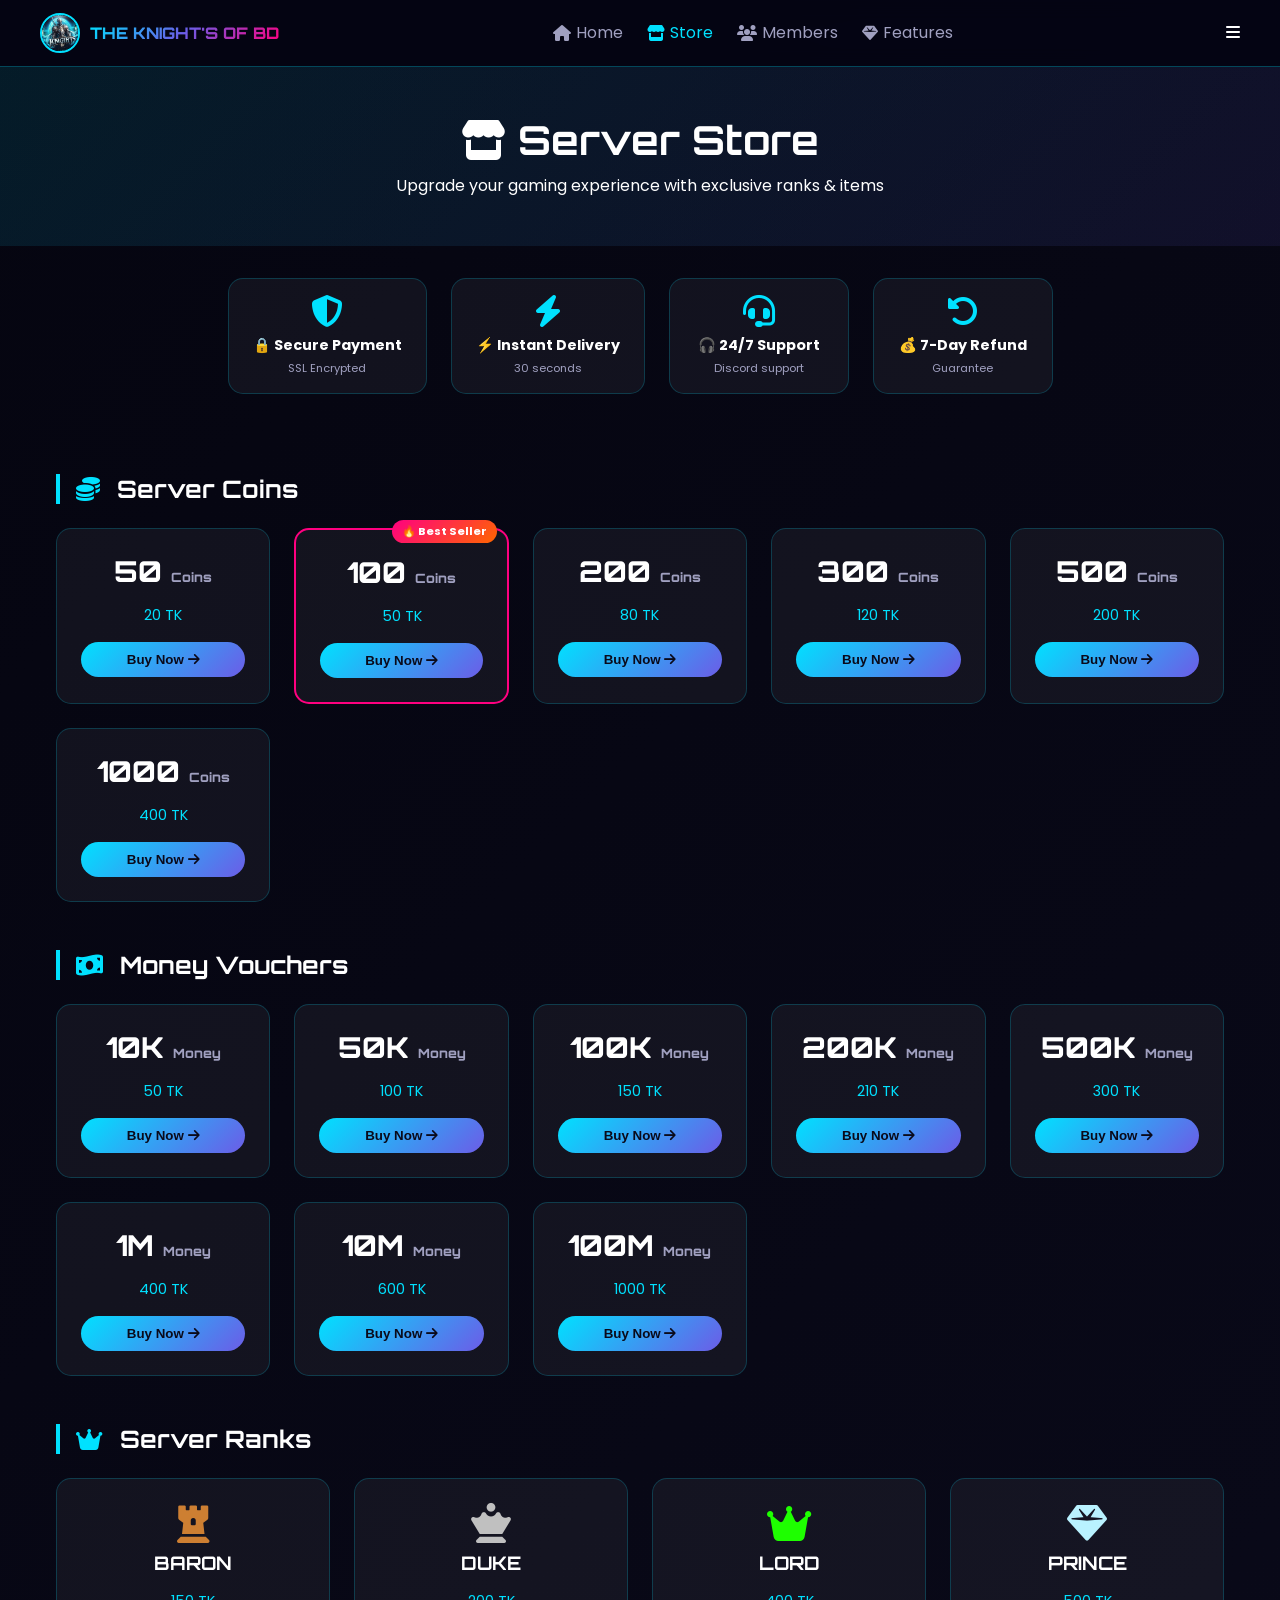
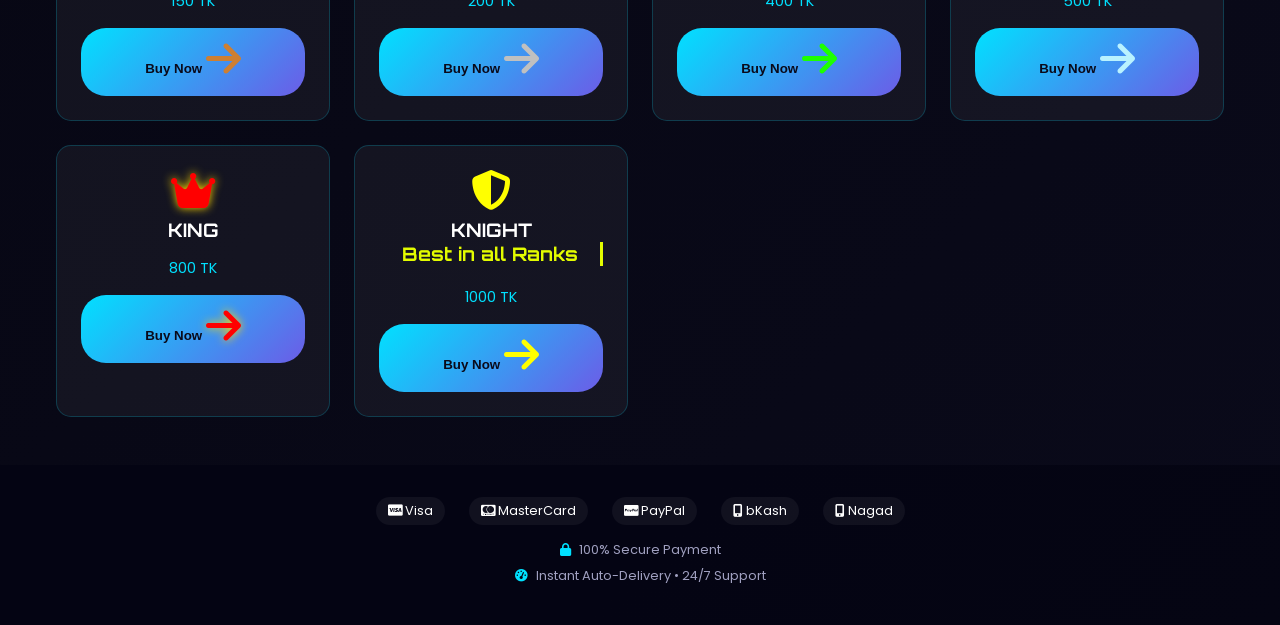
==== commit f448fb24: "Update index.html" ====
--- a/store/index.html
+++ b/store/index.html
@@ -85,7 +85,7 @@
             <div class="rank-card rank-lord"><i class="fas fa-crown"></i><h3>LORD</h3><div class="price-tag">400 TK</div><button class="buy-btn" data-item="Lord Rank" data-price="400">Buy Now <i class="fas fa-arrow-right"></i></button></div>
             <div class="rank-card rank-prince"><i class="fas fa-gem"></i><h3>PRINCE</h3><div class="price-tag">500 TK</div><button class="buy-btn" data-item="Prince Rank" data-price="500">Buy Now <i class="fas fa-arrow-right"></i></button></div>
             <div class="rank-card rank-king"><i class="fas fa-crown"></i><h3>KING</h3><div class="price-tag">800 TK</div><button class="buy-btn" data-item="King Rank" data-price="800">Buy Now <i class="fas fa-arrow-right"></i></button></div>
-            <div class="rank-card rank-knight"><i class="fas fa-shield-alt"></i><h3>KNIGHT</h3><div class="price-tag">1000 TK</div><button class="buy-btn" data-item="Knight Rank" data-price="1000">Buy Now <i class="fas fa-arrow-right"></i></button></div>
+            <div class="rank-card rank-knight"><i class="fas fa-shield-alt"></i><h3>KNIGHT <br><p>Best in all Ranks</p> </h3><div class="price-tag">1000 TK</div><button class="buy-btn" data-item="Knight Rank" data-price="1000">Buy Now <i class="fas fa-arrow-right"></i></button></div>
         </div>
     </section>
 
@@ -155,4 +155,4 @@
 
     <script src="script.js"></script>
 </body>
-</html>+</html>
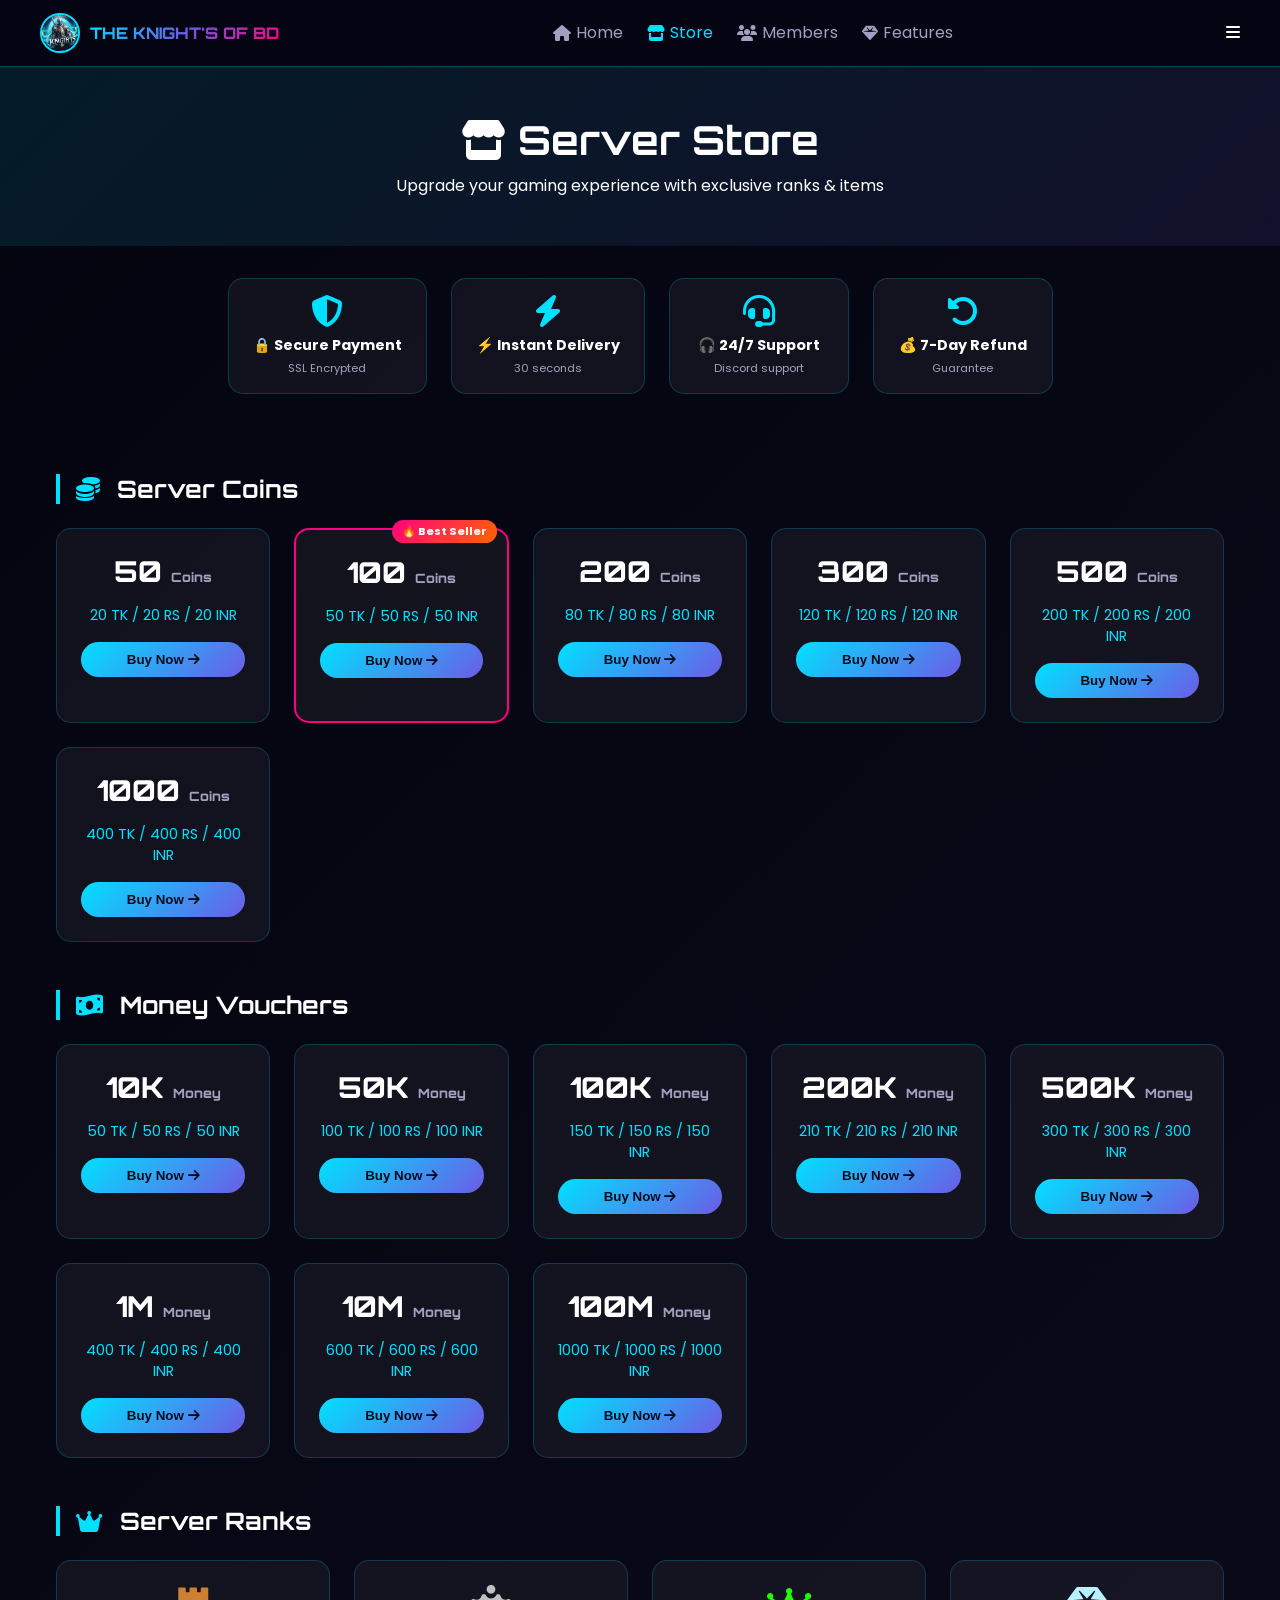
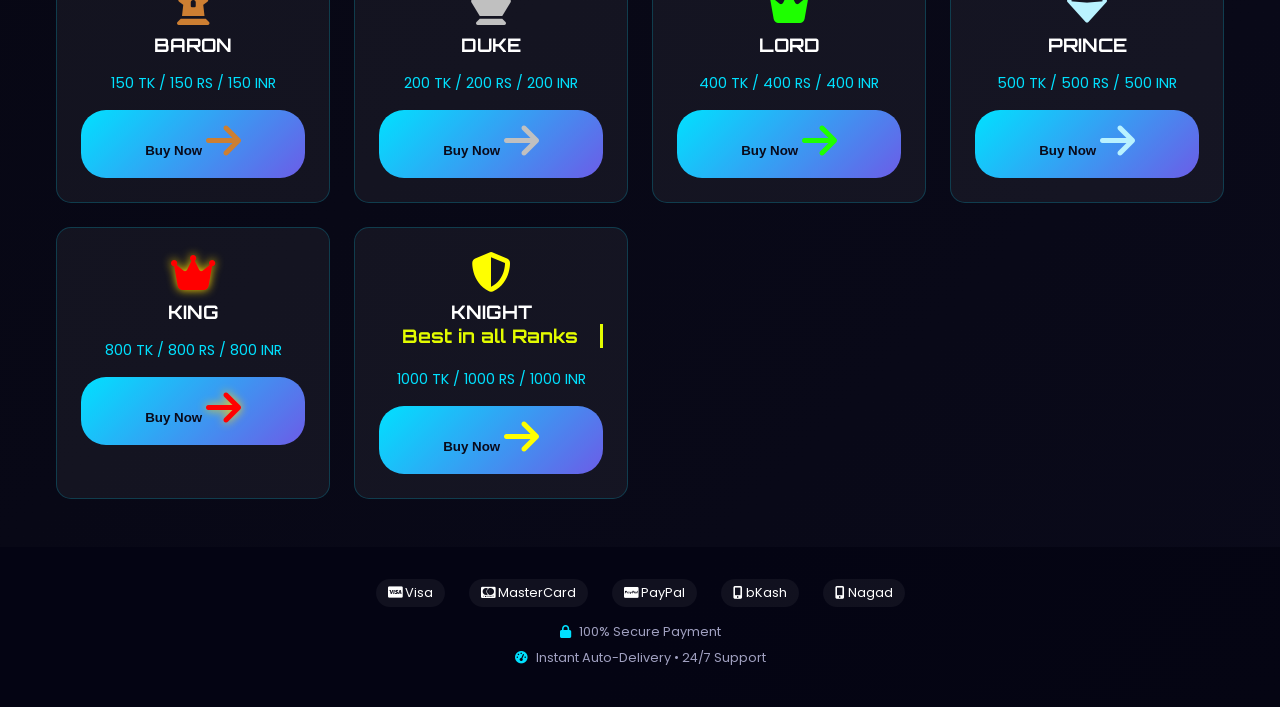
==== commit c38c0c5a: "Add files via upload" ====
--- a/store/index.html
+++ b/store/index.html
@@ -52,12 +52,12 @@
     <section class="store-category">
         <h2 class="category-title"><i class="fas fa-coins"></i> Server Coins</h2>
         <div class="store-grid">
-            <div class="store-card"><div class="coin-amount">50 <span>Coins</span></div><div class="price-tag">20 TK</div><button class="buy-btn" data-item="50 Coins" data-price="20">Buy Now <i class="fas fa-arrow-right"></i></button></div>
-            <div class="store-card popular"><div class="popular-badge">🔥 Best Seller</div><div class="coin-amount">100 <span>Coins</span></div><div class="price-tag">50 TK</div><button class="buy-btn" data-item="100 Coins" data-price="50">Buy Now <i class="fas fa-arrow-right"></i></button></div>
-            <div class="store-card"><div class="coin-amount">200 <span>Coins</span></div><div class="price-tag">80 TK</div><button class="buy-btn" data-item="200 Coins" data-price="80">Buy Now <i class="fas fa-arrow-right"></i></button></div>
-            <div class="store-card"><div class="coin-amount">300 <span>Coins</span></div><div class="price-tag">120 TK</div><button class="buy-btn" data-item="300 Coins" data-price="120">Buy Now <i class="fas fa-arrow-right"></i></button></div>
-            <div class="store-card"><div class="coin-amount">500 <span>Coins</span></div><div class="price-tag">200 TK</div><button class="buy-btn" data-item="500 Coins" data-price="200">Buy Now <i class="fas fa-arrow-right"></i></button></div>
-            <div class="store-card"><div class="coin-amount">1000 <span>Coins</span></div><div class="price-tag">400 TK</div><button class="buy-btn" data-item="1000 Coins" data-price="400">Buy Now <i class="fas fa-arrow-right"></i></button></div>
+            <div class="store-card"><div class="coin-amount">50 <span>Coins</span></div><div class="price-tag">20 TK / 20 RS / 20 INR</div><button class="buy-btn" data-item="50 Coins" data-price="20">Buy Now <i class="fas fa-arrow-right"></i></button></div>
+            <div class="store-card popular"><div class="popular-badge">🔥 Best Seller</div><div class="coin-amount">100 <span>Coins</span></div><div class="price-tag">50 TK / 50 RS / 50 INR</div><button class="buy-btn" data-item="100 Coins" data-price="50">Buy Now <i class="fas fa-arrow-right"></i></button></div>
+            <div class="store-card"><div class="coin-amount">200 <span>Coins</span></div><div class="price-tag">80 TK / 80 RS / 80 INR</div><button class="buy-btn" data-item="200 Coins" data-price="80">Buy Now <i class="fas fa-arrow-right"></i></button></div>
+            <div class="store-card"><div class="coin-amount">300 <span>Coins</span></div><div class="price-tag">120 TK / 120 RS / 120 INR</div><button class="buy-btn" data-item="300 Coins" data-price="120">Buy Now <i class="fas fa-arrow-right"></i></button></div>
+            <div class="store-card"><div class="coin-amount">500 <span>Coins</span></div><div class="price-tag">200 TK / 200 RS / 200 INR</div><button class="buy-btn" data-item="500 Coins" data-price="200">Buy Now <i class="fas fa-arrow-right"></i></button></div>
+            <div class="store-card"><div class="coin-amount">1000 <span>Coins</span></div><div class="price-tag">400 TK / 400 RS / 400 INR</div><button class="buy-btn" data-item="1000 Coins" data-price="400">Buy Now <i class="fas fa-arrow-right"></i></button></div>
         </div>
     </section>
 
@@ -65,14 +65,14 @@
     <section class="store-category">
         <h2 class="category-title"><i class="fas fa-money-bill-wave"></i> Money Vouchers</h2>
         <div class="store-grid">
-            <div class="store-card"><div class="voucher-amount">10K <span>Money</span></div><div class="price-tag">50 TK</div><button class="buy-btn" data-item="10K Money" data-price="50">Buy Now <i class="fas fa-arrow-right"></i></button></div>
-            <div class="store-card"><div class="voucher-amount">50K <span>Money</span></div><div class="price-tag">100 TK</div><button class="buy-btn" data-item="50K Money" data-price="100">Buy Now <i class="fas fa-arrow-right"></i></button></div>
-            <div class="store-card"><div class="voucher-amount">100K <span>Money</span></div><div class="price-tag">150 TK</div><button class="buy-btn" data-item="100K Money" data-price="150">Buy Now <i class="fas fa-arrow-right"></i></button></div>
-            <div class="store-card"><div class="voucher-amount">200K <span>Money</span></div><div class="price-tag">210 TK</div><button class="buy-btn" data-item="200K Money" data-price="210">Buy Now <i class="fas fa-arrow-right"></i></button></div>
-            <div class="store-card"><div class="voucher-amount">500K <span>Money</span></div><div class="price-tag">300 TK</div><button class="buy-btn" data-item="500K Money" data-price="300">Buy Now <i class="fas fa-arrow-right"></i></button></div>
-            <div class="store-card"><div class="voucher-amount">1M <span>Money</span></div><div class="price-tag">400 TK</div><button class="buy-btn" data-item="1M Money" data-price="400">Buy Now <i class="fas fa-arrow-right"></i></button></div>
-            <div class="store-card"><div class="voucher-amount">10M <span>Money</span></div><div class="price-tag">600 TK</div><button class="buy-btn" data-item="10M Money" data-price="600">Buy Now <i class="fas fa-arrow-right"></i></button></div>
-            <div class="store-card"><div class="voucher-amount">100M <span>Money</span></div><div class="price-tag">1000 TK</div><button class="buy-btn" data-item="100M Money" data-price="1000">Buy Now <i class="fas fa-arrow-right"></i></button></div>
+            <div class="store-card"><div class="voucher-amount">10K <span>Money</span></div><div class="price-tag">50 TK / 50 RS / 50 INR</div><button class="buy-btn" data-item="10K Money" data-price="50">Buy Now <i class="fas fa-arrow-right"></i></button></div>
+            <div class="store-card"><div class="voucher-amount">50K <span>Money</span></div><div class="price-tag">100 TK / 100 RS / 100 INR</div><button class="buy-btn" data-item="50K Money" data-price="100">Buy Now <i class="fas fa-arrow-right"></i></button></div>
+            <div class="store-card"><div class="voucher-amount">100K <span>Money</span></div><div class="price-tag">150 TK / 150 RS / 150 INR</div><button class="buy-btn" data-item="100K Money" data-price="150">Buy Now <i class="fas fa-arrow-right"></i></button></div>
+            <div class="store-card"><div class="voucher-amount">200K <span>Money</span></div><div class="price-tag">210 TK / 210 RS / 210 INR</div><button class="buy-btn" data-item="200K Money" data-price="210">Buy Now <i class="fas fa-arrow-right"></i></button></div>
+            <div class="store-card"><div class="voucher-amount">500K <span>Money</span></div><div class="price-tag">300 TK / 300 RS / 300 INR</div><button class="buy-btn" data-item="500K Money" data-price="300">Buy Now <i class="fas fa-arrow-right"></i></button></div>
+            <div class="store-card"><div class="voucher-amount">1M <span>Money</span></div><div class="price-tag">400 TK / 400 RS / 400 INR</div><button class="buy-btn" data-item="1M Money" data-price="400">Buy Now <i class="fas fa-arrow-right"></i></button></div>
+            <div class="store-card"><div class="voucher-amount">10M <span>Money</span></div><div class="price-tag">600 TK / 600 RS / 600 INR</div><button class="buy-btn" data-item="10M Money" data-price="600">Buy Now <i class="fas fa-arrow-right"></i></button></div>
+            <div class="store-card"><div class="voucher-amount">100M <span>Money</span></div><div class="price-tag">1000 TK / 1000 RS / 1000 INR</div><button class="buy-btn" data-item="100M Money" data-price="1000">Buy Now <i class="fas fa-arrow-right"></i></button></div>
         </div>
     </section>
 
@@ -80,12 +80,12 @@
     <section class="store-category">
         <h2 class="category-title"><i class="fas fa-crown"></i> Server Ranks</h2>
         <div class="store-grid ranks-grid">
-            <div class="rank-card rank-baron"><i class="fas fa-chess-rook"></i><h3>BARON</h3><div class="price-tag">150 TK</div><button class="buy-btn" data-item="Baron Rank" data-price="150">Buy Now <i class="fas fa-arrow-right"></i></button></div>
-            <div class="rank-card rank-duke"><i class="fas fa-chess-queen"></i><h3>DUKE</h3><div class="price-tag">200 TK</div><button class="buy-btn" data-item="Duke Rank" data-price="200">Buy Now <i class="fas fa-arrow-right"></i></button></div>
-            <div class="rank-card rank-lord"><i class="fas fa-crown"></i><h3>LORD</h3><div class="price-tag">400 TK</div><button class="buy-btn" data-item="Lord Rank" data-price="400">Buy Now <i class="fas fa-arrow-right"></i></button></div>
-            <div class="rank-card rank-prince"><i class="fas fa-gem"></i><h3>PRINCE</h3><div class="price-tag">500 TK</div><button class="buy-btn" data-item="Prince Rank" data-price="500">Buy Now <i class="fas fa-arrow-right"></i></button></div>
-            <div class="rank-card rank-king"><i class="fas fa-crown"></i><h3>KING</h3><div class="price-tag">800 TK</div><button class="buy-btn" data-item="King Rank" data-price="800">Buy Now <i class="fas fa-arrow-right"></i></button></div>
-            <div class="rank-card rank-knight"><i class="fas fa-shield-alt"></i><h3>KNIGHT <br><p>Best in all Ranks</p> </h3><div class="price-tag">1000 TK</div><button class="buy-btn" data-item="Knight Rank" data-price="1000">Buy Now <i class="fas fa-arrow-right"></i></button></div>
+            <div class="rank-card rank-baron"><i class="fas fa-chess-rook"></i><h3>BARON</h3><div class="price-tag">150 TK / 150 RS / 150 INR</div><button class="buy-btn" data-item="Baron Rank" data-price="150">Buy Now <i class="fas fa-arrow-right"></i></button></div>
+            <div class="rank-card rank-duke"><i class="fas fa-chess-queen"></i><h3>DUKE</h3><div class="price-tag">200 TK / 200 RS / 200 INR</div><button class="buy-btn" data-item="Duke Rank" data-price="200">Buy Now <i class="fas fa-arrow-right"></i></button></div>
+            <div class="rank-card rank-lord"><i class="fas fa-crown"></i><h3>LORD</h3><div class="price-tag">400 TK / 400 RS / 400 INR</div><button class="buy-btn" data-item="Lord Rank" data-price="400">Buy Now <i class="fas fa-arrow-right"></i></button></div>
+            <div class="rank-card rank-prince"><i class="fas fa-gem"></i><h3>PRINCE</h3><div class="price-tag">500 TK / 500 RS / 500 INR</div><button class="buy-btn" data-item="Prince Rank" data-price="500">Buy Now <i class="fas fa-arrow-right"></i></button></div>
+            <div class="rank-card rank-king"><i class="fas fa-crown"></i><h3>KING</h3><div class="price-tag">800 TK / 800 RS / 800 INR</div><button class="buy-btn" data-item="King Rank" data-price="800">Buy Now <i class="fas fa-arrow-right"></i></button></div>
+            <div class="rank-card rank-knight"><i class="fas fa-shield-alt"></i><h3>KNIGHT <br><p>Best in all Ranks</p> </h3><div class="price-tag">1000 TK / 1000 RS / 1000 INR</div><button class="buy-btn" data-item="Knight Rank" data-price="1000">Buy Now <i class="fas fa-arrow-right"></i></button></div>
         </div>
     </section>
 
@@ -102,14 +102,14 @@
         <p class="delivery-text"><i class="fas fa-tachometer-alt"></i> Instant Auto-Delivery • 24/7 Support</p>
     </div>
 
-    <!-- Purchase Modal - WITH SCROLLING -->
+    <!-- Purchase Modal -->
     <div class="modal" id="purchaseModal">
         <div class="modal-content modal-scrollable">
             <span class="close-modal">&times;</span>
             <h2><i class="fas fa-shopping-cart"></i> Complete Purchase</h2>
             <div class="purchase-details">
                 <p><strong>Item:</strong> <span id="modalItemName"></span></p>
-                <p><strong>Price:</strong> <span id="modalItemPrice"></span> TK</p>
+                <p><strong>Price:</strong> <span id="modalItemPrice"></span> TK / RS / INR</p>
             </div>
             
             <div class="payment-options">
@@ -139,7 +139,7 @@
             <div class="confirmation-details">
                 <p><strong>Order ID:</strong> <span id="confirmOrderId"></span></p>
                 <p><strong>Item:</strong> <span id="confirmItem"></span></p>
-                <p><strong>Amount:</strong> <span id="confirmAmount"></span> TK</p>
+                <p><strong>Amount:</strong> <span id="confirmAmount"></span> TK / RS / INR</p>
             </div>
             <div class="discord-link-box">
                 <a href="https://discord.gg/X5DBbe3r9p" target="_blank" class="discord-invite-link">
@@ -155,4 +155,4 @@
 
     <script src="script.js"></script>
 </body>
-</html>
+</html>
